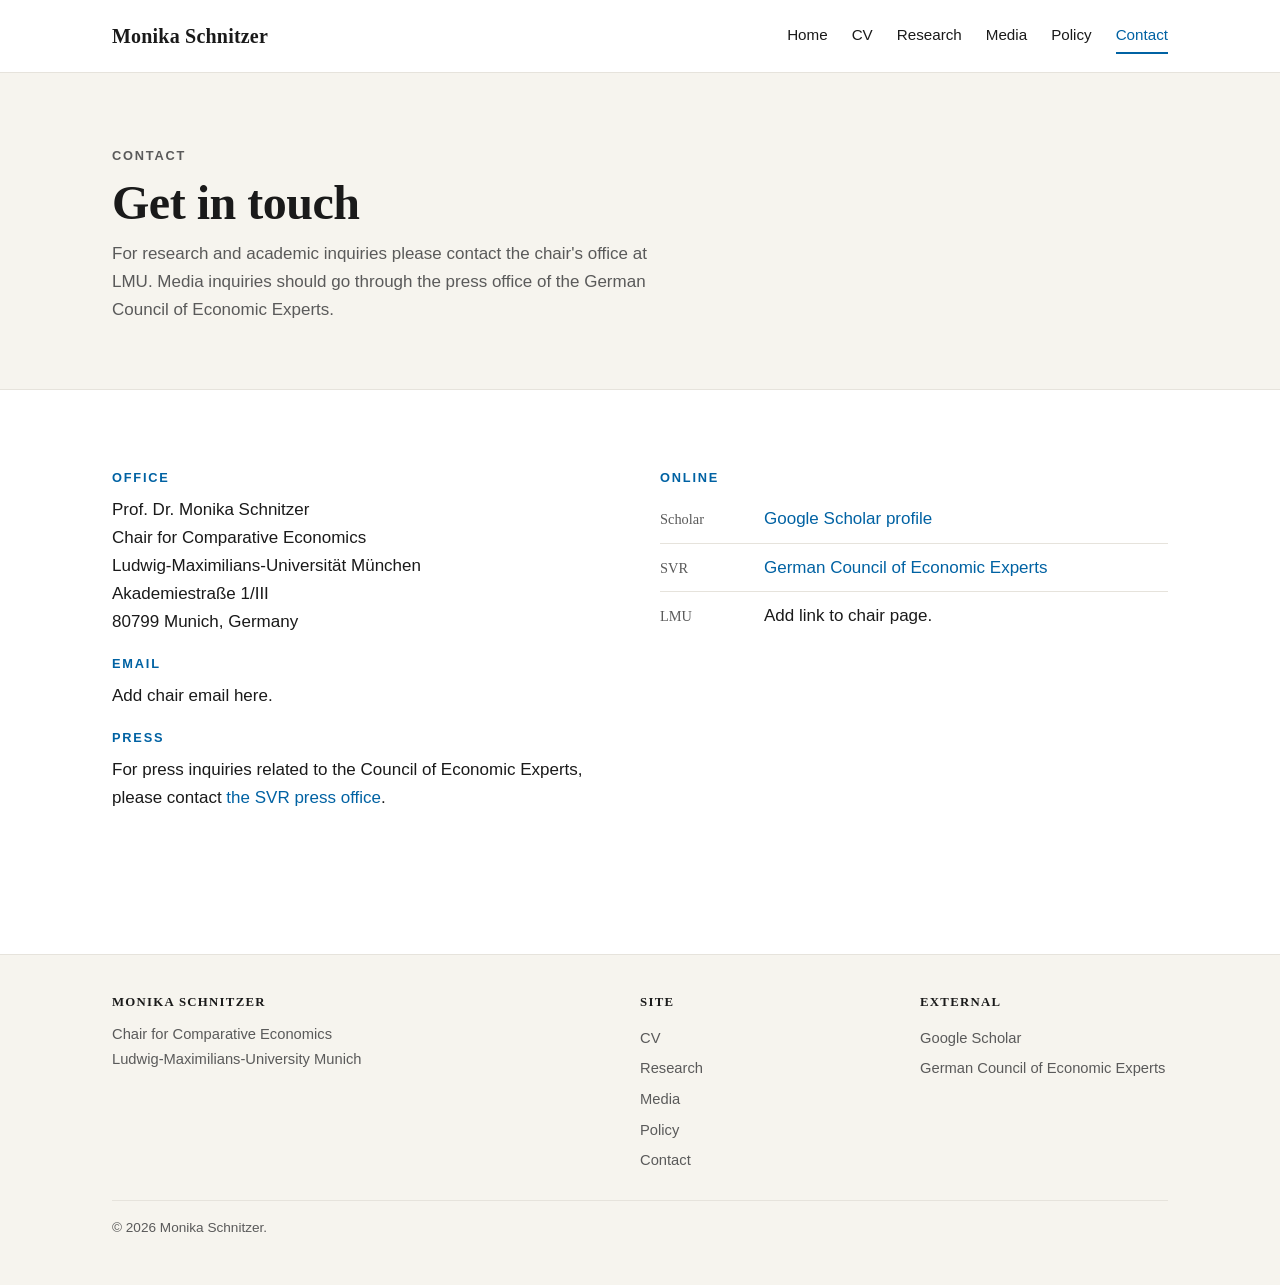
==== contact.html @ 671dab60 "Add redesigned static site (Home, CV, Research, Media, Policy, Contact) Modern academic layout in pl" ====
<!DOCTYPE html>
<html lang="en">
<head>
  <meta charset="UTF-8">
  <meta name="viewport" content="width=device-width, initial-scale=1">
  <title>Contact — Monika Schnitzer</title>
  <meta name="description" content="Contact details for Monika Schnitzer at LMU Munich.">
  <link rel="stylesheet" href="css/style.css">
</head>
<body>
  <a href="#main" class="skip-link">Skip to content</a>

  <header class="site-header">
    <div class="container">
      <a href="index.html" class="brand">Monika Schnitzer</a>
      <button class="nav-toggle" aria-label="Toggle navigation" aria-expanded="false">Menu</button>
      <nav class="nav" aria-label="Primary">
        <a href="index.html">Home</a>
        <a href="cv.html">CV</a>
        <a href="research.html">Research</a>
        <a href="media.html">Media</a>
        <a href="policy.html">Policy</a>
        <a href="contact.html" class="is-active">Contact</a>
      </nav>
    </div>
  </header>

  <main id="main">
    <header class="page-header">
      <div class="container">
        <p class="section-title">Contact</p>
        <h1>Get in touch</h1>
        <p>For research and academic inquiries please contact the chair's office at LMU. Media inquiries should go through the press office of the German Council of Economic Experts.</p>
      </div>
    </header>

    <section class="section">
      <div class="container cols-2">
        <div>
          <p class="section-title">Office</p>
          <p class="prose">
            Prof. Dr. Monika Schnitzer<br>
            Chair for Comparative Economics<br>
            Ludwig-Maximilians-Universität München<br>
            Akademiestraße 1/III<br>
            80799 Munich, Germany
          </p>

          <p class="section-title">Email</p>
          <p>Add chair email here.</p>

          <p class="section-title">Press</p>
          <p>For press inquiries related to the Council of Economic Experts, please contact <a href="https://www.sachverstaendigenrat-wirtschaft.de/en/press.html" target="_blank" rel="noopener">the SVR press office</a>.</p>
        </div>
        <div>
          <p class="section-title">Online</p>
          <ul class="list-clean">
            <li><span class="year">Scholar</span><span><a href="https://scholar.google.de/citations?user=EcnBiYoAAAAJ" target="_blank" rel="noopener">Google Scholar profile</a></span></li>
            <li><span class="year">SVR</span><span><a href="https://www.sachverstaendigenrat-wirtschaft.de/en.html" target="_blank" rel="noopener">German Council of Economic Experts</a></span></li>
            <li><span class="year">LMU</span><span>Add link to chair page.</span></li>
          </ul>
        </div>
      </div>
    </section>
  </main>

  <footer class="site-footer">
    <div class="container">
      <div class="footer-grid">
        <div>
          <h4>Monika Schnitzer</h4>
          <p>Chair for Comparative Economics<br>Ludwig-Maximilians-University Munich</p>
        </div>
        <div>
          <h4>Site</h4>
          <ul>
            <li><a href="cv.html">CV</a></li>
            <li><a href="research.html">Research</a></li>
            <li><a href="media.html">Media</a></li>
            <li><a href="policy.html">Policy</a></li>
            <li><a href="contact.html">Contact</a></li>
          </ul>
        </div>
        <div>
          <h4>External</h4>
          <ul>
            <li><a href="https://scholar.google.de/citations?user=EcnBiYoAAAAJ" target="_blank" rel="noopener">Google Scholar</a></li>
            <li><a href="https://www.sachverstaendigenrat-wirtschaft.de/en.html" target="_blank" rel="noopener">German Council of Economic Experts</a></li>
          </ul>
        </div>
      </div>
      <p class="copy">© <span id="year">2025</span> Monika Schnitzer.</p>
    </div>
  </footer>

  <script>document.getElementById('year').textContent = new Date().getFullYear();</script>
  <script src="js/menu.js"></script>
</body>
</html>
---- css/style.css ----
:root {
  --text: #1a1a1a;
  --muted: #5a5a5a;
  --bg: #ffffff;
  --bg-soft: #f6f4ee;
  --accent: #0062a3;
  --accent-dark: #004771;
  --border: #e6e3dc;
  --max: 1120px;
  --pad: clamp(1rem, 4vw, 2rem);
  --serif: "Source Serif 4", "Source Serif Pro", "Iowan Old Style", Georgia, "Times New Roman", serif;
  --sans: -apple-system, BlinkMacSystemFont, "Segoe UI", Roboto, "Helvetica Neue", Arial, sans-serif;
}

* { box-sizing: border-box; }

html { -webkit-text-size-adjust: 100%; scroll-behavior: smooth; }

body {
  margin: 0;
  font-family: var(--sans);
  font-size: 17px;
  line-height: 1.65;
  color: var(--text);
  background: var(--bg);
}

img { max-width: 100%; height: auto; display: block; }

a { color: var(--accent); text-decoration: none; }
a:hover { color: var(--accent-dark); text-decoration: underline; }

h1, h2, h3, h4 {
  font-family: var(--serif);
  font-weight: 600;
  line-height: 1.2;
  margin: 0 0 0.5em;
  color: var(--text);
}

h1 { font-size: clamp(2rem, 4vw, 3rem); letter-spacing: -0.01em; }
h2 { font-size: clamp(1.5rem, 2.5vw, 2rem); letter-spacing: -0.005em; }
h3 { font-size: 1.2rem; }

p { margin: 0 0 1em; }

.container {
  max-width: var(--max);
  margin: 0 auto;
  padding-left: var(--pad);
  padding-right: var(--pad);
}

/* Header */
.site-header {
  position: sticky;
  top: 0;
  z-index: 50;
  background: rgba(255,255,255,0.96);
  backdrop-filter: saturate(180%) blur(8px);
  border-bottom: 1px solid var(--border);
}

.site-header .container {
  display: flex;
  align-items: center;
  justify-content: space-between;
  min-height: 72px;
  gap: 1rem;
}

.brand {
  font-family: var(--serif);
  font-size: 1.25rem;
  font-weight: 600;
  letter-spacing: 0.01em;
  color: var(--text);
}
.brand:hover { text-decoration: none; color: var(--accent-dark); }

.nav { display: flex; gap: 1.5rem; align-items: center; }
.nav a {
  color: var(--text);
  font-size: 0.95rem;
  padding: 0.25rem 0;
  border-bottom: 2px solid transparent;
  transition: border-color 0.15s ease, color 0.15s ease;
}
.nav a:hover { color: var(--accent); text-decoration: none; }
.nav a.is-active { border-bottom-color: var(--accent); color: var(--accent); }

.nav-toggle {
  display: none;
  background: none;
  border: 1px solid var(--border);
  border-radius: 4px;
  padding: 0.4rem 0.6rem;
  font-size: 1.1rem;
  cursor: pointer;
  color: var(--text);
}

@media (max-width: 800px) {
  .nav-toggle { display: inline-flex; }
  .nav {
    position: absolute;
    top: 100%;
    left: 0;
    right: 0;
    flex-direction: column;
    align-items: stretch;
    gap: 0;
    background: #fff;
    border-bottom: 1px solid var(--border);
    padding: 0.5rem var(--pad) 1rem;
    display: none;
  }
  .nav.is-open { display: flex; }
  .nav a {
    padding: 0.75rem 0;
    border-bottom: 1px solid var(--border);
  }
  .nav a:last-child { border-bottom: none; }
  .nav a.is-active { border-bottom-color: var(--border); }
}

/* Hero */
.hero {
  background: linear-gradient(180deg, var(--bg-soft) 0%, #fff 100%);
  padding: clamp(3rem, 7vw, 5.5rem) 0 clamp(2rem, 5vw, 3.5rem);
}

.hero-grid {
  display: grid;
  grid-template-columns: 1fr 1.5fr;
  gap: clamp(1.5rem, 5vw, 4rem);
  align-items: center;
}

.hero-portrait {
  border-radius: 4px;
  box-shadow: 0 10px 30px rgba(0,0,0,0.08);
}

.hero-eyebrow {
  font-size: 0.8rem;
  text-transform: uppercase;
  letter-spacing: 0.12em;
  color: var(--accent);
  font-weight: 600;
  margin-bottom: 0.75rem;
}

.hero-lede {
  font-family: var(--serif);
  font-size: clamp(1.05rem, 1.6vw, 1.2rem);
  color: var(--muted);
  max-width: 50ch;
}

@media (max-width: 700px) {
  .hero-grid { grid-template-columns: 1fr; }
  .hero-portrait { max-width: 280px; margin: 0 auto; }
}

/* Section */
.section { padding: clamp(3rem, 6vw, 5rem) 0; }
.section-alt { background: var(--bg-soft); }
.section-title {
  font-size: 0.8rem;
  text-transform: uppercase;
  letter-spacing: 0.14em;
  color: var(--accent);
  font-weight: 600;
  margin-bottom: 0.5rem;
}
.section h2 { margin-bottom: 1.5rem; }

/* News card */
.news-card {
  display: grid;
  grid-template-columns: 1fr 2fr;
  gap: 2rem;
  background: #fff;
  border: 1px solid var(--border);
  border-radius: 6px;
  padding: 1.5rem;
  align-items: start;
}
.news-card .news-meta {
  font-size: 0.85rem;
  color: var(--muted);
  text-transform: uppercase;
  letter-spacing: 0.08em;
  margin-bottom: 0.5rem;
}
.news-card h3 { margin: 0 0 0.5rem; font-size: 1.4rem; }
.news-card .news-sub {
  font-family: var(--serif);
  color: var(--accent);
  font-size: 1.1rem;
  margin-bottom: 1rem;
}
.news-card img { border-radius: 4px; }

@media (max-width: 700px) {
  .news-card { grid-template-columns: 1fr; padding: 1rem; }
}

/* Two-column body */
.cols-2 {
  display: grid;
  grid-template-columns: 1fr 1fr;
  gap: 2.5rem;
}
@media (max-width: 800px) { .cols-2 { grid-template-columns: 1fr; gap: 1.5rem; } }

/* Lists */
.list-clean { list-style: none; padding: 0; margin: 0 0 1.5rem; }
.list-clean li {
  padding: 0.6rem 0;
  border-bottom: 1px solid var(--border);
  display: flex;
  gap: 1rem;
  align-items: baseline;
}
.list-clean li:last-child { border-bottom: none; }
.list-clean .year {
  font-variant-numeric: tabular-nums;
  color: var(--muted);
  font-size: 0.9rem;
  min-width: 5.5rem;
  font-family: var(--serif);
}

/* Tag */
.tag {
  display: inline-block;
  font-size: 0.75rem;
  text-transform: uppercase;
  letter-spacing: 0.08em;
  background: var(--bg-soft);
  color: var(--muted);
  padding: 0.2rem 0.55rem;
  border-radius: 999px;
  margin: 0 0.25rem 0.25rem 0;
}

/* Buttons */
.btn {
  display: inline-block;
  background: var(--accent);
  color: #fff;
  padding: 0.7rem 1.2rem;
  border-radius: 4px;
  font-size: 0.95rem;
  font-weight: 500;
  transition: background 0.15s ease;
}
.btn:hover { background: var(--accent-dark); color: #fff; text-decoration: none; }
.btn-ghost {
  background: transparent;
  color: var(--accent);
  border: 1px solid var(--accent);
}
.btn-ghost:hover { background: var(--accent); color: #fff; }

/* Footer */
.site-footer {
  border-top: 1px solid var(--border);
  background: var(--bg-soft);
  padding: 2.5rem 0 2rem;
  margin-top: 3rem;
  font-size: 0.92rem;
  color: var(--muted);
}
.site-footer .footer-grid {
  display: grid;
  grid-template-columns: 2fr 1fr 1fr;
  gap: 2rem;
  margin-bottom: 1.5rem;
}
.site-footer h4 {
  font-size: 0.8rem;
  text-transform: uppercase;
  letter-spacing: 0.1em;
  color: var(--text);
  margin-bottom: 0.75rem;
}
.site-footer ul { list-style: none; padding: 0; margin: 0; }
.site-footer li { padding: 0.2rem 0; }
.site-footer a { color: var(--muted); }
.site-footer a:hover { color: var(--accent); }
.site-footer .copy {
  border-top: 1px solid var(--border);
  padding-top: 1rem;
  font-size: 0.85rem;
}
@media (max-width: 700px) {
  .site-footer .footer-grid { grid-template-columns: 1fr; gap: 1.5rem; }
}

/* Page header (interior pages) */
.page-header {
  background: var(--bg-soft);
  padding: clamp(3rem, 6vw, 4.5rem) 0 clamp(2rem, 4vw, 3rem);
  border-bottom: 1px solid var(--border);
}
.page-header h1 { margin-bottom: 0.5rem; }
.page-header p { color: var(--muted); max-width: 60ch; }

/* Prose */
.prose { max-width: 70ch; }
.prose p, .prose ul { margin-bottom: 1.1em; }
.prose ul { padding-left: 1.2rem; }
.prose li { margin-bottom: 0.4em; }

/* Skip link */
.skip-link {
  position: absolute;
  left: -999px;
}
.skip-link:focus {
  position: fixed;
  left: 1rem; top: 1rem;
  background: #fff;
  padding: 0.5rem 1rem;
  border: 1px solid var(--accent);
  z-index: 100;
}
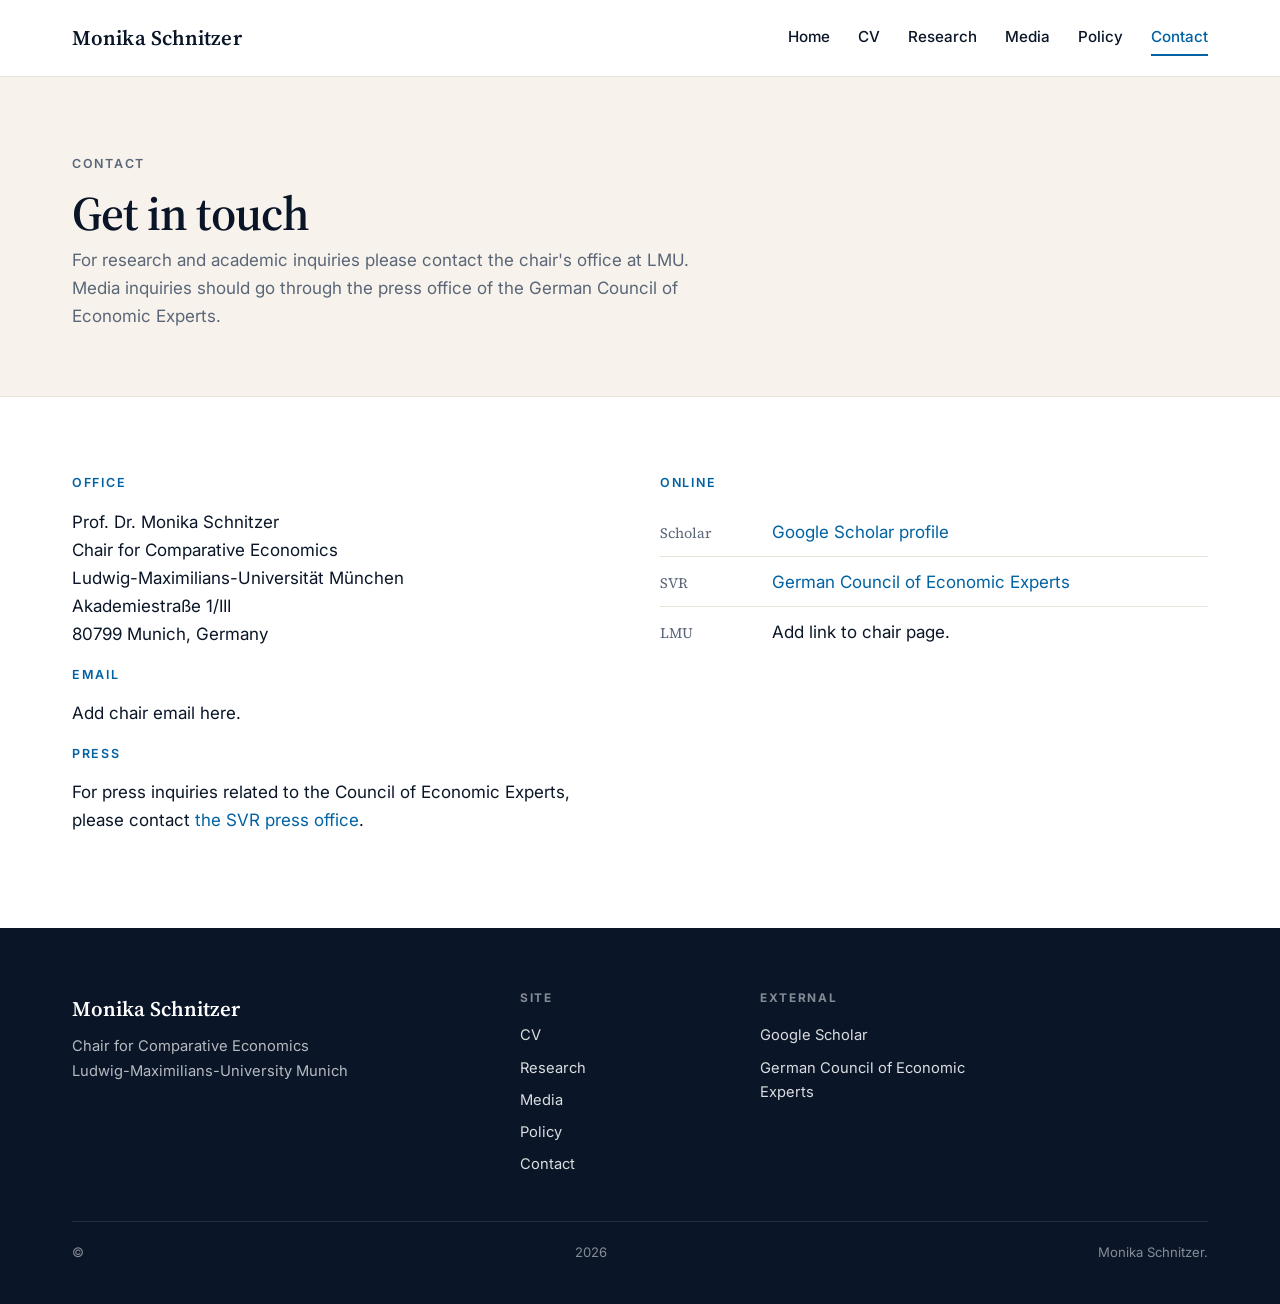
==== commit 107190f6: "Redesign homepage: serif display name, gold-framed portrait, dark footer - Switch to Inter + Source " ====
--- a/contact.html
+++ b/contact.html
@@ -5,6 +5,9 @@
   <meta name="viewport" content="width=device-width, initial-scale=1">
   <title>Contact — Monika Schnitzer</title>
   <meta name="description" content="Contact details for Monika Schnitzer at LMU Munich.">
+  <link rel="preconnect" href="https://fonts.googleapis.com">
+  <link rel="preconnect" href="https://fonts.gstatic.com" crossorigin>
+  <link href="https://fonts.googleapis.com/css2?family=Inter:wght@400;500;600;700&family=Source+Serif+4:ital,wght@0,400;0,500;0,600;0,700;1,400;1,500&display=swap" rel="stylesheet">
   <link rel="stylesheet" href="css/style.css">
 </head>
 <body>
@@ -28,7 +31,7 @@
   <main id="main">
     <header class="page-header">
       <div class="container">
-        <p class="section-title">Contact</p>
+        <p class="eyebrow">Contact</p>
         <h1>Get in touch</h1>
         <p>For research and academic inquiries please contact the chair's office at LMU. Media inquiries should go through the press office of the German Council of Economic Experts.</p>
       </div>
@@ -37,7 +40,7 @@
     <section class="section">
       <div class="container cols-2">
         <div>
-          <p class="section-title">Office</p>
+          <p class="eyebrow">Office</p>
           <p class="prose">
             Prof. Dr. Monika Schnitzer<br>
             Chair for Comparative Economics<br>
@@ -46,14 +49,14 @@
             80799 Munich, Germany
           </p>
 
-          <p class="section-title">Email</p>
+          <p class="eyebrow">Email</p>
           <p>Add chair email here.</p>
 
-          <p class="section-title">Press</p>
+          <p class="eyebrow">Press</p>
           <p>For press inquiries related to the Council of Economic Experts, please contact <a href="https://www.sachverstaendigenrat-wirtschaft.de/en/press.html" target="_blank" rel="noopener">the SVR press office</a>.</p>
         </div>
         <div>
-          <p class="section-title">Online</p>
+          <p class="eyebrow">Online</p>
           <ul class="list-clean">
             <li><span class="year">Scholar</span><span><a href="https://scholar.google.de/citations?user=EcnBiYoAAAAJ" target="_blank" rel="noopener">Google Scholar profile</a></span></li>
             <li><span class="year">SVR</span><span><a href="https://www.sachverstaendigenrat-wirtschaft.de/en.html" target="_blank" rel="noopener">German Council of Economic Experts</a></span></li>
@@ -68,7 +71,7 @@
     <div class="container">
       <div class="footer-grid">
         <div>
-          <h4>Monika Schnitzer</h4>
+          <span class="brand-foot">Monika Schnitzer</span>
           <p>Chair for Comparative Economics<br>Ludwig-Maximilians-University Munich</p>
         </div>
         <div>
--- a/css/style.css
+++ b/css/style.css
@@ -1,15 +1,21 @@
 :root {
-  --text: #1a1a1a;
-  --muted: #5a5a5a;
+  --text: #0a1628;
+  --muted: #5a6677;
+  --subtle: #8a93a3;
   --bg: #ffffff;
-  --bg-soft: #f6f4ee;
+  --bg-soft: #f7f3ec;
+  --bg-dark: #0a1628;
   --accent: #0062a3;
   --accent-dark: #004771;
-  --border: #e6e3dc;
-  --max: 1120px;
+  --gold: #b88a44;
+  --border: #e8e3d8;
+  --border-strong: #d4cdbe;
+  --max: 1200px;
   --pad: clamp(1rem, 4vw, 2rem);
   --serif: "Source Serif 4", "Source Serif Pro", "Iowan Old Style", Georgia, "Times New Roman", serif;
-  --sans: -apple-system, BlinkMacSystemFont, "Segoe UI", Roboto, "Helvetica Neue", Arial, sans-serif;
+  --sans: "Inter", -apple-system, BlinkMacSystemFont, "Segoe UI", Roboto, "Helvetica Neue", Arial, sans-serif;
+  --shadow-sm: 0 1px 2px rgba(10,22,40,0.04), 0 1px 3px rgba(10,22,40,0.06);
+  --shadow-md: 0 4px 12px rgba(10,22,40,0.06), 0 12px 36px rgba(10,22,40,0.08);
 }
 
 * { box-sizing: border-box; }
@@ -23,24 +29,29 @@
   line-height: 1.65;
   color: var(--text);
   background: var(--bg);
+  font-feature-settings: "kern", "liga", "calt";
+  -webkit-font-smoothing: antialiased;
+  -moz-osx-font-smoothing: grayscale;
 }
 
 img { max-width: 100%; height: auto; display: block; }
 
-a { color: var(--accent); text-decoration: none; }
-a:hover { color: var(--accent-dark); text-decoration: underline; }
+a { color: var(--accent); text-decoration: none; transition: color 0.15s ease; }
+a:hover { color: var(--accent-dark); text-decoration: underline; text-underline-offset: 2px; }
 
 h1, h2, h3, h4 {
   font-family: var(--serif);
   font-weight: 600;
-  line-height: 1.2;
+  line-height: 1.15;
   margin: 0 0 0.5em;
   color: var(--text);
-}
-
-h1 { font-size: clamp(2rem, 4vw, 3rem); letter-spacing: -0.01em; }
-h2 { font-size: clamp(1.5rem, 2.5vw, 2rem); letter-spacing: -0.005em; }
-h3 { font-size: 1.2rem; }
+  letter-spacing: -0.012em;
+}
+
+h1 { font-size: clamp(2.4rem, 5.5vw, 4.5rem); letter-spacing: -0.02em; line-height: 1.05; }
+h2 { font-size: clamp(1.7rem, 3vw, 2.4rem); }
+h3 { font-size: 1.25rem; }
+h4 { font-size: 1.05rem; }
 
 p { margin: 0 0 1em; }
 
@@ -51,13 +62,25 @@
   padding-right: var(--pad);
 }
 
-/* Header */
+.eyebrow {
+  font-size: 0.78rem;
+  text-transform: uppercase;
+  letter-spacing: 0.14em;
+  color: var(--accent);
+  font-weight: 600;
+  margin: 0 0 0.85rem;
+}
+.eyebrow.dark { color: var(--text); }
+.eyebrow .sep { color: var(--gold); margin: 0 0.5rem; font-weight: 400; }
+
+/* ---------- Header ---------- */
 .site-header {
   position: sticky;
   top: 0;
   z-index: 50;
-  background: rgba(255,255,255,0.96);
-  backdrop-filter: saturate(180%) blur(8px);
+  background: rgba(255,255,255,0.94);
+  backdrop-filter: saturate(180%) blur(10px);
+  -webkit-backdrop-filter: saturate(180%) blur(10px);
   border-bottom: 1px solid var(--border);
 }
 
@@ -65,24 +88,25 @@
   display: flex;
   align-items: center;
   justify-content: space-between;
-  min-height: 72px;
+  min-height: 76px;
   gap: 1rem;
 }
 
 .brand {
   font-family: var(--serif);
-  font-size: 1.25rem;
+  font-size: 1.3rem;
   font-weight: 600;
-  letter-spacing: 0.01em;
+  letter-spacing: 0.005em;
   color: var(--text);
 }
 .brand:hover { text-decoration: none; color: var(--accent-dark); }
 
-.nav { display: flex; gap: 1.5rem; align-items: center; }
+.nav { display: flex; gap: 1.75rem; align-items: center; }
 .nav a {
   color: var(--text);
   font-size: 0.95rem;
-  padding: 0.25rem 0;
+  font-weight: 500;
+  padding: 0.3rem 0;
   border-bottom: 2px solid transparent;
   transition: border-color 0.15s ease, color 0.15s ease;
 }
@@ -92,15 +116,16 @@
 .nav-toggle {
   display: none;
   background: none;
-  border: 1px solid var(--border);
+  border: 1px solid var(--border-strong);
   border-radius: 4px;
-  padding: 0.4rem 0.6rem;
-  font-size: 1.1rem;
+  padding: 0.45rem 0.7rem;
+  font-size: 0.9rem;
+  font-weight: 500;
   cursor: pointer;
   color: var(--text);
 }
 
-@media (max-width: 800px) {
+@media (max-width: 860px) {
   .nav-toggle { display: inline-flex; }
   .nav {
     position: absolute;
@@ -117,97 +142,372 @@
   }
   .nav.is-open { display: flex; }
   .nav a {
-    padding: 0.75rem 0;
+    padding: 0.85rem 0;
     border-bottom: 1px solid var(--border);
   }
   .nav a:last-child { border-bottom: none; }
   .nav a.is-active { border-bottom-color: var(--border); }
 }
 
-/* Hero */
+/* ---------- Hero ---------- */
 .hero {
-  background: linear-gradient(180deg, var(--bg-soft) 0%, #fff 100%);
-  padding: clamp(3rem, 7vw, 5.5rem) 0 clamp(2rem, 5vw, 3.5rem);
-}
+  background: linear-gradient(180deg, var(--bg-soft) 0%, var(--bg-soft) 70%, #fff 100%);
+  padding: clamp(3.5rem, 8vw, 7rem) 0 clamp(3rem, 6vw, 5rem);
+  position: relative;
+  overflow: hidden;
+}
+
+.hero::before {
+  content: "";
+  position: absolute;
+  inset: 0;
+  background-image: radial-gradient(circle at 1px 1px, rgba(10,22,40,0.06) 1px, transparent 0);
+  background-size: 24px 24px;
+  opacity: 0.5;
+  pointer-events: none;
+  mask-image: linear-gradient(180deg, rgba(0,0,0,0.7) 0%, transparent 80%);
+  -webkit-mask-image: linear-gradient(180deg, rgba(0,0,0,0.7) 0%, transparent 80%);
+}
+
+.hero .container { position: relative; }
 
 .hero-grid {
   display: grid;
-  grid-template-columns: 1fr 1.5fr;
-  gap: clamp(1.5rem, 5vw, 4rem);
+  grid-template-columns: 1.55fr 1fr;
+  gap: clamp(2rem, 6vw, 5rem);
   align-items: center;
 }
 
+.hero h1 { margin: 0 0 1rem; }
+.hero-subtitle {
+  font-family: var(--serif);
+  font-size: clamp(1.1rem, 1.7vw, 1.35rem);
+  color: var(--accent);
+  margin: -0.25rem 0 1.5rem;
+  font-weight: 500;
+  font-style: italic;
+}
+.hero-lede {
+  font-size: clamp(1.05rem, 1.3vw, 1.18rem);
+  color: var(--muted);
+  max-width: 50ch;
+  margin-bottom: 2rem;
+  line-height: 1.55;
+}
+
+.hero-portrait-wrap {
+  position: relative;
+}
 .hero-portrait {
   border-radius: 4px;
-  box-shadow: 0 10px 30px rgba(0,0,0,0.08);
-}
-
-.hero-eyebrow {
-  font-size: 0.8rem;
+  box-shadow: var(--shadow-md);
+  width: 100%;
+  max-width: 380px;
+  margin-left: auto;
+}
+.hero-portrait-wrap::after {
+  content: "";
+  position: absolute;
+  bottom: -16px;
+  right: -16px;
+  width: 100%;
+  max-width: 380px;
+  height: 100%;
+  border: 2px solid var(--gold);
+  border-radius: 4px;
+  z-index: -1;
+}
+
+@media (max-width: 760px) {
+  .hero-grid { grid-template-columns: 1fr; }
+  .hero-portrait { max-width: 280px; margin: 0; }
+  .hero-portrait-wrap::after { display: none; }
+}
+
+/* Hero CTAs */
+.cta-row { display: flex; flex-wrap: wrap; gap: 0.75rem; margin-top: 0.5rem; }
+
+.btn {
+  display: inline-block;
+  background: var(--accent);
+  color: #fff;
+  padding: 0.8rem 1.4rem;
+  border-radius: 3px;
+  font-size: 0.95rem;
+  font-weight: 500;
+  letter-spacing: 0.005em;
+  transition: background 0.15s ease, transform 0.15s ease;
+}
+.btn:hover { background: var(--accent-dark); color: #fff; text-decoration: none; transform: translateY(-1px); }
+.btn-ghost {
+  background: transparent;
+  color: var(--accent);
+  border: 1px solid var(--accent);
+  padding: calc(0.8rem - 1px) calc(1.4rem - 1px);
+}
+.btn-ghost:hover { background: var(--accent); color: #fff; }
+
+/* ---------- Affiliations strip ---------- */
+.strip {
+  border-top: 1px solid var(--border);
+  border-bottom: 1px solid var(--border);
+  background: #fff;
+  padding: 1.25rem 0;
+  font-size: 0.85rem;
+  color: var(--muted);
+}
+.strip .container {
+  display: flex;
+  flex-wrap: wrap;
+  gap: 1rem 2rem;
+  align-items: center;
+  justify-content: space-between;
+}
+.strip-label {
   text-transform: uppercase;
   letter-spacing: 0.12em;
+  font-weight: 600;
+  font-size: 0.72rem;
+  color: var(--subtle);
+}
+.strip-items {
+  display: flex;
+  flex-wrap: wrap;
+  gap: 0.5rem 1.75rem;
+}
+.strip-items span { color: var(--text); font-weight: 500; }
+
+/* ---------- Sections ---------- */
+.section { padding: clamp(3.5rem, 6vw, 6rem) 0; }
+.section-alt { background: var(--bg-soft); }
+.section-dark { background: var(--bg-dark); color: #e8e8ea; }
+.section-dark h2, .section-dark h3, .section-dark h4 { color: #fff; }
+.section-dark a { color: #fff; border-bottom: 1px solid rgba(255,255,255,0.4); }
+.section-dark a:hover { border-bottom-color: #fff; text-decoration: none; }
+.section-dark .eyebrow { color: var(--gold); }
+
+.section-head {
+  display: flex;
+  justify-content: space-between;
+  align-items: end;
+  gap: 2rem;
+  margin-bottom: 2.5rem;
+  flex-wrap: wrap;
+}
+.section-head h2 { margin-bottom: 0; max-width: 26ch; }
+.section-head .eyebrow { margin-bottom: 0.4rem; }
+.section-head .head-link {
+  font-size: 0.95rem;
+  font-weight: 500;
+  white-space: nowrap;
+}
+
+/* ---------- Featured news (large card) ---------- */
+.feature-card {
+  display: grid;
+  grid-template-columns: 1fr 1.4fr;
+  gap: clamp(1.5rem, 4vw, 3rem);
+  background: #fff;
+  border: 1px solid var(--border);
+  border-radius: 4px;
+  padding: clamp(1.25rem, 3vw, 2.25rem);
+  align-items: center;
+  position: relative;
+}
+.feature-card::before {
+  content: "";
+  position: absolute;
+  top: 0;
+  left: 0;
+  bottom: 0;
+  width: 4px;
+  background: var(--accent);
+  border-radius: 4px 0 0 4px;
+}
+.feature-card .feature-meta {
+  font-size: 0.78rem;
+  color: var(--subtle);
+  text-transform: uppercase;
+  letter-spacing: 0.12em;
+  margin-bottom: 0.6rem;
+  font-weight: 600;
+}
+.feature-card h3 {
+  font-size: clamp(1.4rem, 2.4vw, 1.85rem);
+  margin: 0 0 0.5rem;
+}
+.feature-card .feature-sub {
+  font-family: var(--serif);
   color: var(--accent);
-  font-weight: 600;
-  margin-bottom: 0.75rem;
-}
-
-.hero-lede {
-  font-family: var(--serif);
-  font-size: clamp(1.05rem, 1.6vw, 1.2rem);
-  color: var(--muted);
-  max-width: 50ch;
-}
-
-@media (max-width: 700px) {
-  .hero-grid { grid-template-columns: 1fr; }
-  .hero-portrait { max-width: 280px; margin: 0 auto; }
-}
-
-/* Section */
-.section { padding: clamp(3rem, 6vw, 5rem) 0; }
-.section-alt { background: var(--bg-soft); }
-.section-title {
-  font-size: 0.8rem;
+  font-size: clamp(1.1rem, 1.5vw, 1.25rem);
+  font-style: italic;
+  margin-bottom: 1.25rem;
+}
+.feature-card img { border-radius: 3px; box-shadow: var(--shadow-sm); }
+.feature-card figcaption { font-size: 0.78rem; color: var(--subtle); margin-top: 0.5rem; }
+
+@media (max-width: 760px) {
+  .feature-card { grid-template-columns: 1fr; }
+}
+
+/* ---------- About with sidebar ---------- */
+.about-grid {
+  display: grid;
+  grid-template-columns: 1.7fr 1fr;
+  gap: clamp(2rem, 5vw, 4rem);
+  align-items: start;
+}
+.about-prose { max-width: 60ch; }
+.about-prose p { font-size: 1.05rem; }
+
+.fact-card {
+  background: #fff;
+  border: 1px solid var(--border);
+  border-radius: 4px;
+  padding: 1.5rem 1.5rem 1.25rem;
+  position: relative;
+}
+.section-alt .fact-card { background: #fff; }
+.fact-card h4 {
+  font-family: var(--sans);
+  font-size: 0.72rem;
   text-transform: uppercase;
   letter-spacing: 0.14em;
-  color: var(--accent);
-  font-weight: 600;
-  margin-bottom: 0.5rem;
-}
-.section h2 { margin-bottom: 1.5rem; }
-
-/* News card */
-.news-card {
-  display: grid;
-  grid-template-columns: 1fr 2fr;
-  gap: 2rem;
+  color: var(--subtle);
+  margin-bottom: 0.85rem;
+  font-weight: 700;
+}
+.fact-card ul { list-style: none; padding: 0; margin: 0 0 1.25rem; }
+.fact-card li {
+  padding: 0.55rem 0;
+  border-bottom: 1px solid var(--border);
+  font-size: 0.94rem;
+  display: grid;
+  grid-template-columns: 4.5rem 1fr;
+  gap: 0.6rem;
+  align-items: baseline;
+}
+.fact-card li:last-child { border-bottom: none; }
+.fact-card .year {
+  font-variant-numeric: tabular-nums;
+  color: var(--muted);
+  font-size: 0.82rem;
+  font-family: var(--serif);
+}
+
+@media (max-width: 860px) {
+  .about-grid { grid-template-columns: 1fr; }
+}
+
+/* ---------- Research themes (3 cards) ---------- */
+.theme-grid {
+  display: grid;
+  grid-template-columns: repeat(3, 1fr);
+  gap: 1.25rem;
+}
+.theme-card {
   background: #fff;
   border: 1px solid var(--border);
-  border-radius: 6px;
-  padding: 1.5rem;
-  align-items: start;
-}
-.news-card .news-meta {
-  font-size: 0.85rem;
+  border-radius: 4px;
+  padding: 1.75rem 1.5rem;
+  display: flex;
+  flex-direction: column;
+  transition: border-color 0.15s ease, transform 0.15s ease, box-shadow 0.15s ease;
+}
+.theme-card:hover {
+  border-color: var(--accent);
+  transform: translateY(-2px);
+  box-shadow: var(--shadow-sm);
+}
+.theme-card .theme-num {
+  font-family: var(--serif);
+  font-style: italic;
+  font-size: 0.95rem;
+  color: var(--gold);
+  margin-bottom: 0.75rem;
+  letter-spacing: 0.02em;
+}
+.theme-card h3 { margin-bottom: 0.6rem; }
+.theme-card p { font-size: 0.96rem; color: var(--muted); margin-bottom: 1.25rem; }
+.theme-card .theme-link {
+  margin-top: auto;
+  font-size: 0.9rem;
+  font-weight: 500;
+}
+@media (max-width: 860px) {
+  .theme-grid { grid-template-columns: 1fr; }
+}
+
+/* ---------- Publications list ---------- */
+.pub-list { list-style: none; padding: 0; margin: 0; }
+.pub-list li {
+  padding: 1.1rem 0;
+  border-bottom: 1px solid var(--border);
+  display: grid;
+  grid-template-columns: 5.5rem 1fr auto;
+  gap: 1.5rem;
+  align-items: baseline;
+}
+.pub-list li:last-child { border-bottom: none; }
+.pub-list .year {
+  font-variant-numeric: tabular-nums;
   color: var(--muted);
+  font-size: 0.92rem;
+  font-family: var(--serif);
+}
+.pub-list .pub-title { font-weight: 500; color: var(--text); }
+.pub-list .pub-venue { color: var(--muted); font-style: italic; font-size: 0.93rem; display: block; margin-top: 0.2rem; }
+.pub-list .pub-link { font-size: 0.85rem; color: var(--accent); white-space: nowrap; }
+
+@media (max-width: 700px) {
+  .pub-list li { grid-template-columns: 1fr; gap: 0.3rem; }
+  .pub-list .pub-link { margin-top: 0.5rem; }
+}
+
+/* ---------- Media grid ---------- */
+.media-grid {
+  display: grid;
+  grid-template-columns: repeat(3, 1fr);
+  gap: 1.25rem;
+}
+.media-item {
+  border-top: 2px solid var(--text);
+  padding-top: 1rem;
+}
+.media-item .media-outlet {
+  font-size: 0.78rem;
   text-transform: uppercase;
-  letter-spacing: 0.08em;
-  margin-bottom: 0.5rem;
-}
-.news-card h3 { margin: 0 0 0.5rem; font-size: 1.4rem; }
-.news-card .news-sub {
-  font-family: var(--serif);
-  color: var(--accent);
-  font-size: 1.1rem;
-  margin-bottom: 1rem;
-}
-.news-card img { border-radius: 4px; }
-
-@media (max-width: 700px) {
-  .news-card { grid-template-columns: 1fr; padding: 1rem; }
-}
-
-/* Two-column body */
+  letter-spacing: 0.1em;
+  font-weight: 600;
+  color: var(--subtle);
+  margin-bottom: 0.4rem;
+}
+.media-item h4 {
+  font-size: 1.05rem;
+  margin-bottom: 0.4rem;
+  line-height: 1.3;
+}
+.media-item .media-date { font-size: 0.85rem; color: var(--muted); }
+.section-dark .media-item { border-top-color: var(--gold); }
+.section-dark .media-item .media-outlet,
+.section-dark .media-item .media-date { color: rgba(255,255,255,0.6); }
+@media (max-width: 760px) { .media-grid { grid-template-columns: 1fr; } }
+
+/* ---------- Tags ---------- */
+.tag {
+  display: inline-block;
+  font-size: 0.78rem;
+  background: var(--bg-soft);
+  color: var(--text);
+  padding: 0.3rem 0.7rem;
+  border-radius: 3px;
+  margin: 0 0.3rem 0.4rem 0;
+  border: 1px solid var(--border);
+  font-weight: 500;
+}
+.section-alt .tag { background: #fff; }
+
+/* ---------- Two columns ---------- */
 .cols-2 {
   display: grid;
   grid-template-columns: 1fr 1fr;
@@ -215,12 +515,13 @@
 }
 @media (max-width: 800px) { .cols-2 { grid-template-columns: 1fr; gap: 1.5rem; } }
 
-/* Lists */
+/* ---------- Generic clean list (CV pages) ---------- */
 .list-clean { list-style: none; padding: 0; margin: 0 0 1.5rem; }
 .list-clean li {
-  padding: 0.6rem 0;
+  padding: 0.65rem 0;
   border-bottom: 1px solid var(--border);
-  display: flex;
+  display: grid;
+  grid-template-columns: 6rem 1fr;
   gap: 1rem;
   align-items: baseline;
 }
@@ -229,102 +530,90 @@
   font-variant-numeric: tabular-nums;
   color: var(--muted);
   font-size: 0.9rem;
-  min-width: 5.5rem;
-  font-family: var(--serif);
-}
-
-/* Tag */
-.tag {
-  display: inline-block;
-  font-size: 0.75rem;
-  text-transform: uppercase;
-  letter-spacing: 0.08em;
-  background: var(--bg-soft);
-  color: var(--muted);
-  padding: 0.2rem 0.55rem;
-  border-radius: 999px;
-  margin: 0 0.25rem 0.25rem 0;
-}
-
-/* Buttons */
-.btn {
-  display: inline-block;
-  background: var(--accent);
-  color: #fff;
-  padding: 0.7rem 1.2rem;
-  border-radius: 4px;
-  font-size: 0.95rem;
-  font-weight: 500;
-  transition: background 0.15s ease;
-}
-.btn:hover { background: var(--accent-dark); color: #fff; text-decoration: none; }
-.btn-ghost {
-  background: transparent;
-  color: var(--accent);
-  border: 1px solid var(--accent);
-}
-.btn-ghost:hover { background: var(--accent); color: #fff; }
-
-/* Footer */
-.site-footer {
-  border-top: 1px solid var(--border);
-  background: var(--bg-soft);
-  padding: 2.5rem 0 2rem;
-  margin-top: 3rem;
-  font-size: 0.92rem;
-  color: var(--muted);
-}
-.site-footer .footer-grid {
-  display: grid;
-  grid-template-columns: 2fr 1fr 1fr;
-  gap: 2rem;
-  margin-bottom: 1.5rem;
-}
-.site-footer h4 {
-  font-size: 0.8rem;
-  text-transform: uppercase;
-  letter-spacing: 0.1em;
-  color: var(--text);
-  margin-bottom: 0.75rem;
-}
-.site-footer ul { list-style: none; padding: 0; margin: 0; }
-.site-footer li { padding: 0.2rem 0; }
-.site-footer a { color: var(--muted); }
-.site-footer a:hover { color: var(--accent); }
-.site-footer .copy {
-  border-top: 1px solid var(--border);
-  padding-top: 1rem;
-  font-size: 0.85rem;
-}
-@media (max-width: 700px) {
-  .site-footer .footer-grid { grid-template-columns: 1fr; gap: 1.5rem; }
-}
-
-/* Page header (interior pages) */
+  font-family: var(--serif);
+}
+
+/* ---------- Page header (interior) ---------- */
 .page-header {
   background: var(--bg-soft);
-  padding: clamp(3rem, 6vw, 4.5rem) 0 clamp(2rem, 4vw, 3rem);
+  padding: clamp(3rem, 6vw, 5rem) 0 clamp(2rem, 4vw, 3rem);
   border-bottom: 1px solid var(--border);
 }
-.page-header h1 { margin-bottom: 0.5rem; }
+.page-header h1 { margin-bottom: 0.5rem; font-size: clamp(2rem, 4vw, 3rem); }
 .page-header p { color: var(--muted); max-width: 60ch; }
 
-/* Prose */
+/* ---------- Footer ---------- */
+.site-footer {
+  background: var(--bg-dark);
+  color: rgba(255,255,255,0.7);
+  padding: clamp(3rem, 5vw, 4.5rem) 0 1.75rem;
+  font-size: 0.92rem;
+}
+.site-footer .footer-grid {
+  display: grid;
+  grid-template-columns: 2fr 1fr 1fr 1fr;
+  gap: 2rem;
+  margin-bottom: 2.5rem;
+}
+.site-footer .brand-foot {
+  font-family: var(--serif);
+  font-size: 1.3rem;
+  color: #fff;
+  font-weight: 600;
+  margin-bottom: 0.5rem;
+  display: block;
+}
+.site-footer h4 {
+  font-family: var(--sans);
+  font-size: 0.74rem;
+  text-transform: uppercase;
+  letter-spacing: 0.14em;
+  color: rgba(255,255,255,0.5);
+  margin-bottom: 0.85rem;
+  font-weight: 700;
+}
+.site-footer ul { list-style: none; padding: 0; margin: 0; }
+.site-footer li { padding: 0.25rem 0; }
+.site-footer a {
+  color: rgba(255,255,255,0.85);
+  border-bottom: none;
+  transition: color 0.15s ease;
+}
+.site-footer a:hover { color: var(--gold); text-decoration: none; }
+.site-footer .copy {
+  border-top: 1px solid rgba(255,255,255,0.1);
+  padding-top: 1.25rem;
+  font-size: 0.82rem;
+  color: rgba(255,255,255,0.5);
+  display: flex;
+  justify-content: space-between;
+  flex-wrap: wrap;
+  gap: 1rem;
+}
+@media (max-width: 760px) {
+  .site-footer .footer-grid { grid-template-columns: 1fr 1fr; gap: 1.5rem; }
+}
+@media (max-width: 480px) {
+  .site-footer .footer-grid { grid-template-columns: 1fr; }
+}
+
+/* ---------- Prose ---------- */
 .prose { max-width: 70ch; }
 .prose p, .prose ul { margin-bottom: 1.1em; }
 .prose ul { padding-left: 1.2rem; }
 .prose li { margin-bottom: 0.4em; }
 
-/* Skip link */
-.skip-link {
-  position: absolute;
-  left: -999px;
-}
+/* ---------- Skip link ---------- */
+.skip-link { position: absolute; left: -999px; }
 .skip-link:focus {
   position: fixed;
   left: 1rem; top: 1rem;
   background: #fff;
   padding: 0.5rem 1rem;
-  border: 1px solid var(--accent);
+  border: 2px solid var(--accent);
   z-index: 100;
 }
+
+/* ---------- Utility ---------- */
+.text-muted { color: var(--muted); }
+.mt-1 { margin-top: 0.5rem; } .mt-2 { margin-top: 1rem; } .mt-3 { margin-top: 2rem; }
